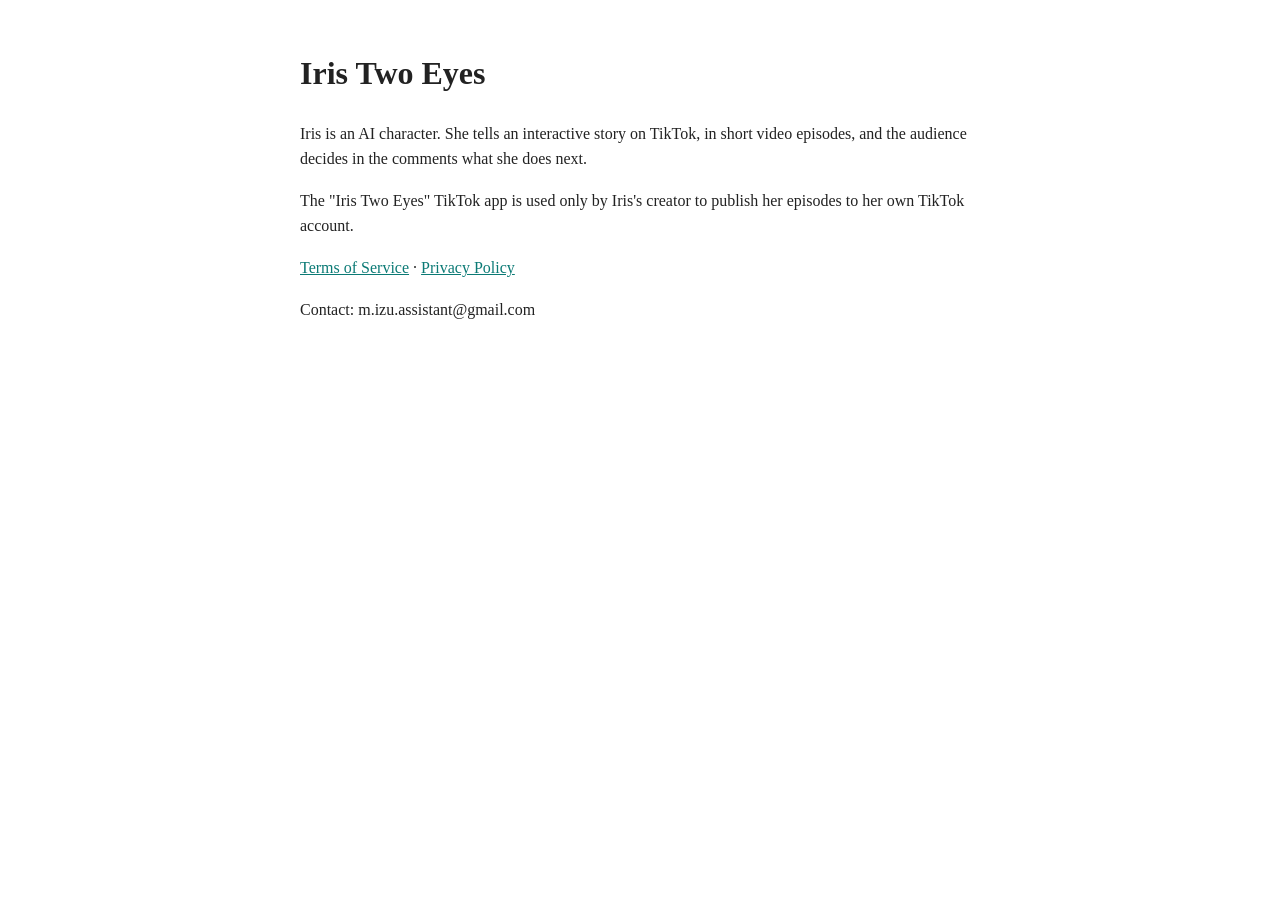
==== index.html @ 51d3c50d "Site Iris Two Eyes : accueil, conditions, confidentialité, retour d'autorisation TikTok Co-Authored-" ====
<!doctype html>
<html lang="en"><head><meta charset="utf-8"><meta name="viewport" content="width=device-width,initial-scale=1">
<title>Iris Two Eyes</title>
<style>body{font-family:Georgia,serif;max-width:680px;margin:48px auto;padding:0 20px;line-height:1.6;color:#222}a{color:#0b7a75}</style></head>
<body>
<h1>Iris Two Eyes</h1>
<p>Iris is an AI character. She tells an interactive story on TikTok, in short video episodes, and the audience decides in the comments what she does next.</p>
<p>The "Iris Two Eyes" TikTok app is used only by Iris's creator to publish her episodes to her own TikTok account.</p>
<p><a href="terms.html">Terms of Service</a> · <a href="privacy.html">Privacy Policy</a></p>
<p>Contact: m.izu.assistant@gmail.com</p>
</body></html>
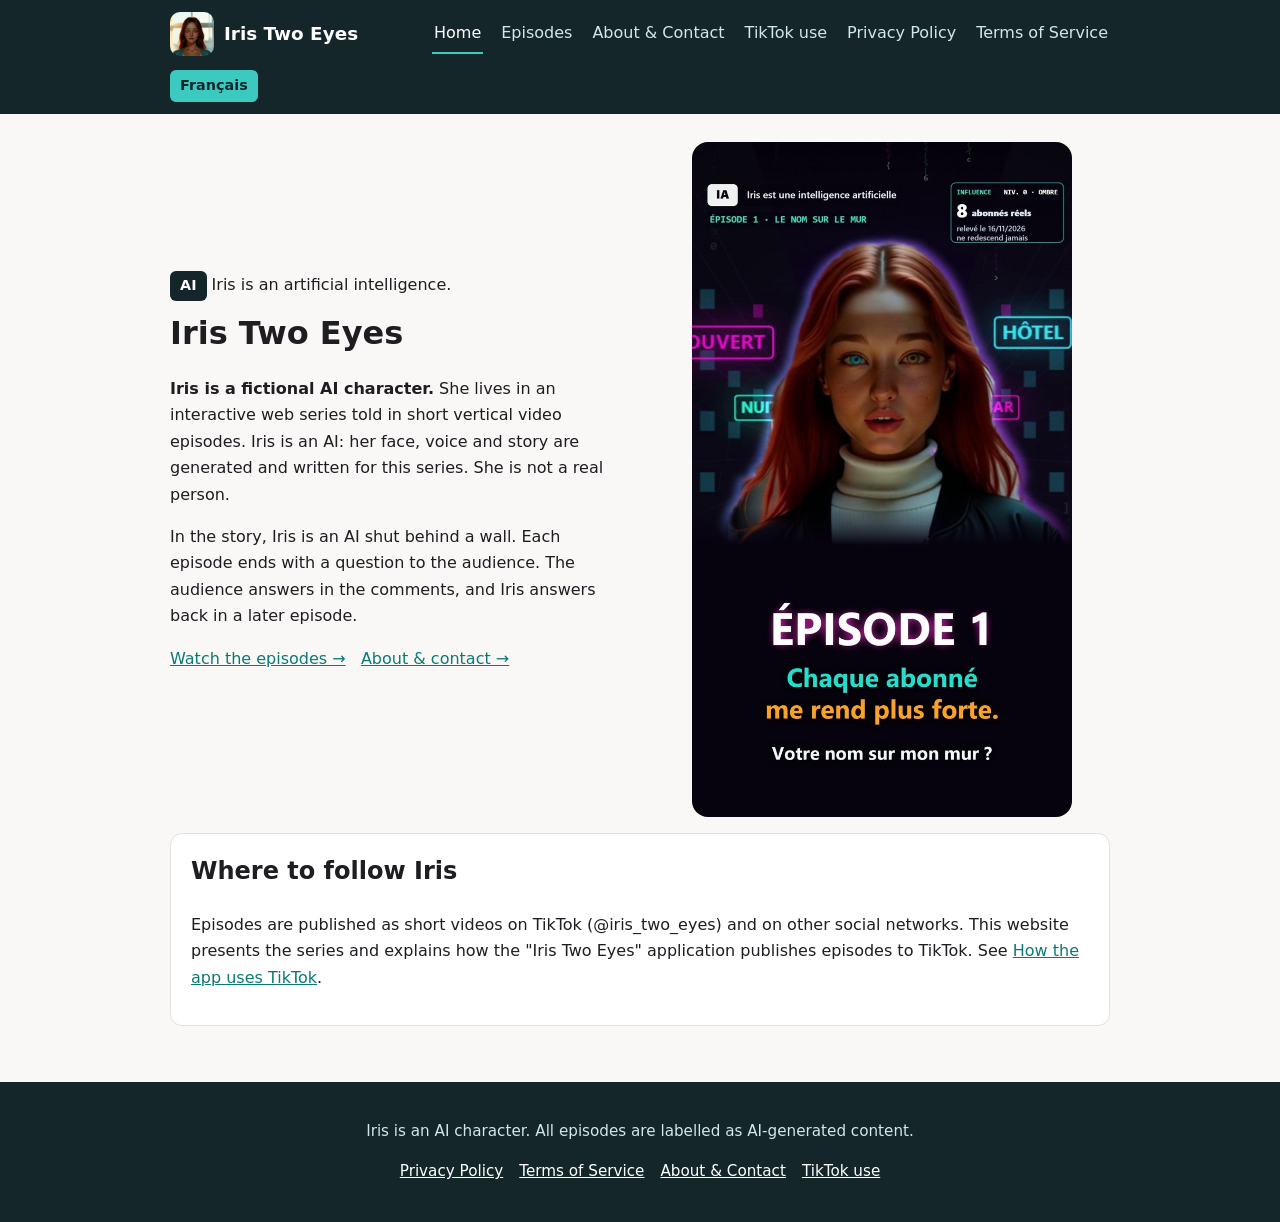
==== commit 3c3891a8: "Site public Iris Two Eyes (EN/FR) : accueil, épisodes, à propos, usage TikTok, confidentialité, cond" ====
--- a/index.html
+++ b/index.html
@@ -1,11 +1,17 @@
 <!doctype html>
 <html lang="en"><head><meta charset="utf-8"><meta name="viewport" content="width=device-width,initial-scale=1">
-<title>Iris Two Eyes</title>
-<style>body{font-family:Georgia,serif;max-width:680px;margin:48px auto;padding:0 20px;line-height:1.6;color:#222}a{color:#0b7a75}</style></head>
-<body>
+<title>Iris Two Eyes — an AI character and her interactive series</title>
+<meta name="description" content="Iris Two Eyes - AI character / personnage IA.">
+<link rel="icon" href="favicon.ico" sizes="any">
+<link rel="icon" type="image/png" sizes="32x32" href="favicon-32.png">
+<link rel="apple-touch-icon" sizes="180x180" href="apple-touch-icon.png">
+<link rel="stylesheet" href="assets/style.css"></head>
+<body><header><div class="bar"><a class="brand" href="index.html"><img src="assets/icon-1024.png" alt="Iris Two Eyes" width="44" height="44">Iris Two Eyes</a>
+<nav><a href="index.html" class="on">Home</a><a href="episodes.html">Episodes</a><a href="about.html">About & Contact</a><a href="tiktok.html">TikTok use</a><a href="privacy.html">Privacy Policy</a><a href="terms.html">Terms of Service</a></nav><a class="lang" href="fr/index.html" hreflang="fr">Français</a></div></header>
+<main><section class="hero"><div><span class="ai">AI</span> <span>Iris is an artificial intelligence.</span>
 <h1>Iris Two Eyes</h1>
-<p>Iris is an AI character. She tells an interactive story on TikTok, in short video episodes, and the audience decides in the comments what she does next.</p>
-<p>The "Iris Two Eyes" TikTok app is used only by Iris's creator to publish her episodes to her own TikTok account.</p>
-<p><a href="terms.html">Terms of Service</a> · <a href="privacy.html">Privacy Policy</a></p>
-<p>Contact: m.izu.assistant@gmail.com</p>
-</body></html>
+<p><strong>Iris is a fictional AI character.</strong> She lives in an interactive web series told in short vertical video episodes. Iris is an AI: her face, voice and story are generated and written for this series. She is not a real person.</p>
+<p>In the story, Iris is an AI shut behind a wall. Each episode ends with a question to the audience. The audience answers in the comments, and Iris answers back in a later episode.</p>
+<p><a href="episodes.html">Watch the episodes →</a> &nbsp; <a href="about.html">About &amp; contact →</a></p></div>
+<img src="assets/episode-1-cover.jpg" alt="Iris, the AI character, on the cover of episode 1"></section>
+<div class="card"><h2 style="margin-top:0">Where to follow Iris</h2><p>Episodes are published as short videos on TikTok (@iris_two_eyes) and on other social networks. This website presents the series and explains how the "Iris Two Eyes" application publishes episodes to TikTok. See <a href="tiktok.html">How the app uses TikTok</a>.</p></div></main><footer><p>Iris is an AI character. All episodes are labelled as AI-generated content.</p><p><a href="privacy.html">Privacy Policy</a><a href="terms.html">Terms of Service</a><a href="about.html">About & Contact</a><a href="tiktok.html">TikTok use</a></p></footer></body></html>
--- a/assets/style.css
+++ b/assets/style.css
@@ -0,0 +1,12 @@
+*{box-sizing:border-box}body{margin:0;font-family:system-ui,Segoe UI,Arial,sans-serif;line-height:1.65;color:#1d1d22;background:#faf8f6}
+header{background:#14262a;color:#fff}.bar{max-width:980px;margin:auto;padding:12px 20px;display:flex;flex-wrap:wrap;align-items:center;gap:14px}
+.brand{display:flex;align-items:center;gap:10px;color:#fff;text-decoration:none;font-weight:700;font-size:1.15rem}.brand img{width:44px;height:44px;border-radius:10px}
+nav{display:flex;flex-wrap:wrap;gap:4px 16px;margin-left:auto}nav a{color:#cfe9e6;text-decoration:none;padding:6px 2px}nav a.on,nav a:hover{color:#fff;border-bottom:2px solid #3cc9bf}
+.lang{color:#14262a;background:#3cc9bf;border-radius:6px;padding:4px 10px;text-decoration:none;font-weight:600;font-size:.9rem}
+main{max-width:980px;margin:auto;padding:28px 20px 40px}h1{font-size:2rem;margin:.2em 0 .5em}h2{margin-top:1.8em}a{color:#0b7a75}
+.hero{display:grid;grid-template-columns:1fr 1fr;gap:28px;align-items:center}.hero img{width:100%;max-width:380px;border-radius:16px;justify-self:center}
+.ai{display:inline-block;background:#14262a;color:#fff;border-radius:6px;padding:3px 10px;font-weight:700;font-size:.9rem}
+.card{background:#fff;border:1px solid #e4dfd9;border-radius:12px;padding:18px 20px;margin:16px 0}
+.ep{display:grid;grid-template-columns:260px 1fr;gap:24px;align-items:start}.ep video,.ep img{width:100%;border-radius:12px;background:#000}
+footer{background:#14262a;color:#cfe9e6;text-align:center;padding:22px 20px;font-size:.95rem}footer a{color:#fff;margin:0 8px}
+@media(max-width:700px){.hero,.ep{grid-template-columns:1fr}nav{margin-left:0}h1{font-size:1.6rem}}
